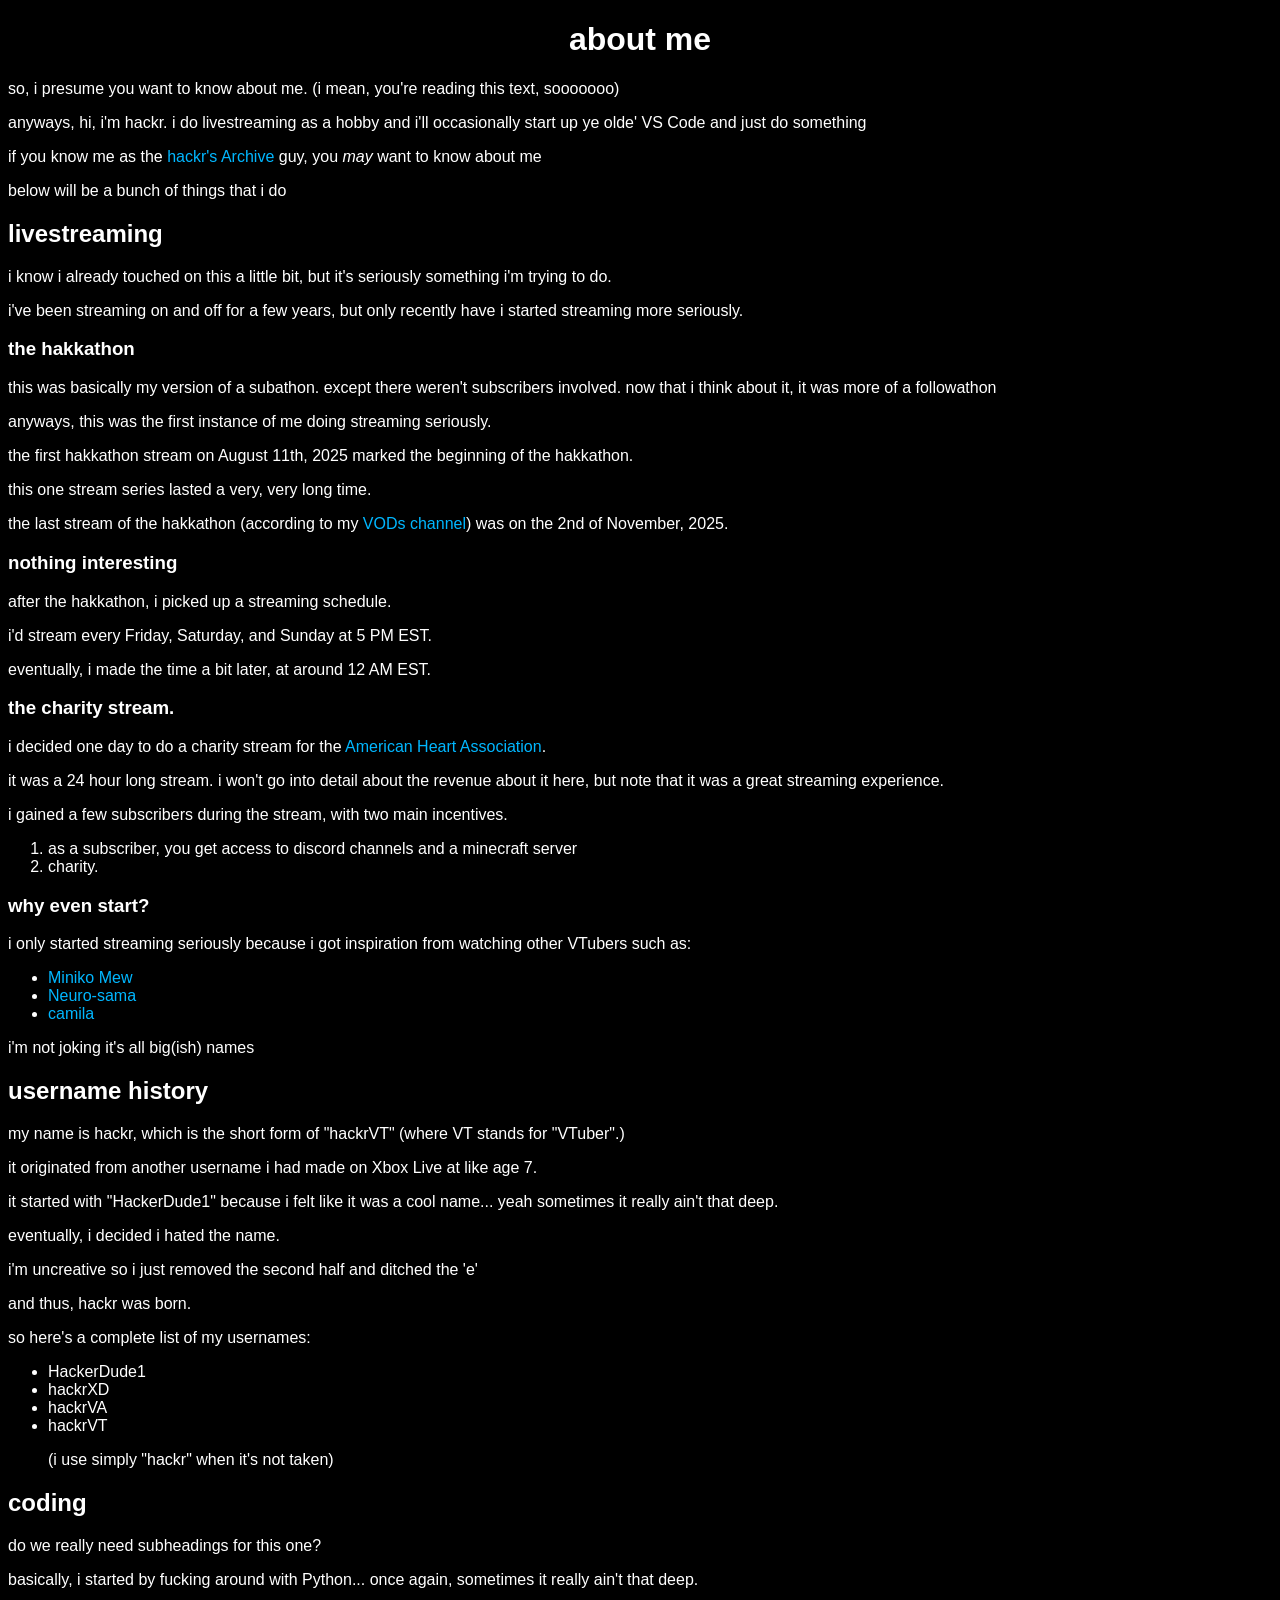
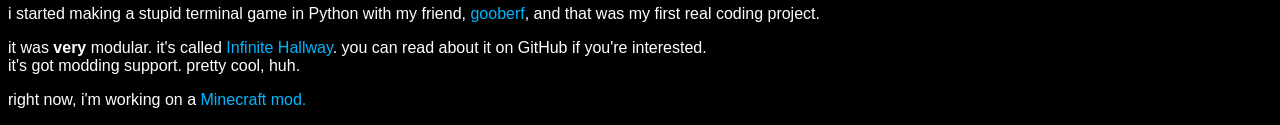
==== about/index.html @ a379ac55 "about" ====
<!DOCTYPE html>
<html lang="en">
<head>
    <meta charset="UTF-8">
    <meta name="viewport" content="width=device-width, initial-scale=1.0">
    <title>about | hackrVT</title>
    <link rel="stylesheet" href="/main.css">
</head>
<body>
    <h1>about me</h1>
    <p>so, i presume you want to know about me. (i mean, you're reading this text, sooooooo)</p>
    <p>anyways, hi, i'm hackr. i do livestreaming as a hobby and i'll occasionally start up ye olde' VS Code and just do something</p>
    <p>if you know me as the <a href="https://hackrsarchive.com">hackr's Archive</a> guy, you <i>may</i> want to know about me</p>
    <p>below will be a bunch of things that i do</p>
    <h2>livestreaming</h2>
    <p>i know i already touched on this a little bit, but it's seriously something i'm trying to do.</p>
    <p>i've been streaming on and off for a few years, but only recently have i started streaming more seriously.</p>
    <h3>the hakkathon</h3>
    <p>this was basically my version of a subathon. except there weren't subscribers involved. now that i think about it, it was more of a followathon</p>
    <p>anyways, this was the first instance of me doing streaming seriously.</p>
    <p>the first hakkathon stream on August 11th, 2025 marked the beginning of the hakkathon.</p>
    <p>this one stream series lasted a very, very long time.</p>
    <p>the last stream of the hakkathon (according to my <a href="https://www.youtube.com/@hackrvods">VODs channel</a>) was on the 2nd of November, 2025.</p>
    <h3>nothing interesting</h3>
    <p>after the hakkathon, i picked up a streaming schedule.</p>
    <p>i'd stream every Friday, Saturday, and Sunday at 5 PM EST.</p>
    <p>eventually, i made the time a bit later, at around 12 AM EST.</p>
    <h3>the charity stream.</h3>
    <p>i decided one day to do a charity stream for the <a href="https://heart.org">American Heart Association</a>.</p>
    <p>it was a 24 hour long stream. i won't go into detail about the revenue about it here, but note that it was a great streaming experience.</p>
    <p>i gained a few subscribers during the stream, with two main incentives.</p>
    <ol>
        <li>as a subscriber, you get access to discord channels and a minecraft server</li>
        <li>charity.</li>
    </ol>
    <h3>why even start?</h3>
    <p>i only started streaming seriously because i got inspiration from watching other VTubers such as:</p>
    <ul>
        <li><a href="https://twitch.tv/minikomew">Miniko Mew</a></li>
        <li><a href="https://twitch.tv/vedal987">Neuro-sama</a></li>
        <li><a href="https://twitch.tv/camila">camila</a></li>
    </ul>
    <p class="subtext">i'm not joking it's all big(ish) names</p>
    <h2>username history</h2>
    <p>my name is hackr, which is the short form of "hackrVT" (where VT stands for "VTuber".)</p>
    <p>it originated from another username i had made on Xbox Live at like age 7.</p>
    <p>it started with "HackerDude1" because i felt like it was a cool name... yeah sometimes it really ain't that deep.</p>
    <p>eventually, i decided i hated the name.</p>
    <p>i'm uncreative so i just removed the second half and ditched the 'e'</p>
    <p>and thus, hackr was born.</p>
    <p>so here's a complete list of my usernames:</p>
    <ul>
        <li>HackerDude1</li>
        <li>hackrXD</li>
        <li>hackrVA</li>
        <li>hackrVT <br> <p class="subtext">(i use simply "hackr" when it's not taken)</p></li>
    </ul>
    <h2>coding</h2>
    <p class="subtext">do we really need subheadings for this one?</p>
    <p>basically, i started by fucking around with Python... once again, sometimes it really ain't that deep.</p>
    <p>i started making a stupid terminal game in Python with my friend, <a href="https://gooverf.win">gooberf</a>, and that was my first real coding project.</p>
    <p>it was <strong>very</strong> modular. it's called <a href="https://github.com/gooberf/InfiniteHallway">Infinite Hallway</a>. you can read about it on GitHub if you're interested.<br>it's got modding support. pretty cool, huh.</p>
    <p>right now, i'm working on a <a href="https://modrinth.com/mod/stuffed">Minecraft mod.</a></p>
</body>
</html>
---- main.css ----
body {
    font-family: 'Google Sans Flex', sans-serif;
    background-color: #000000;
    color: #ffffff;
}

a {
    color: rgb(0, 183, 255);
    text-decoration: none;
}

a:hover {
    text-decoration: underline;
}

h1 {
    text-align: center;
}
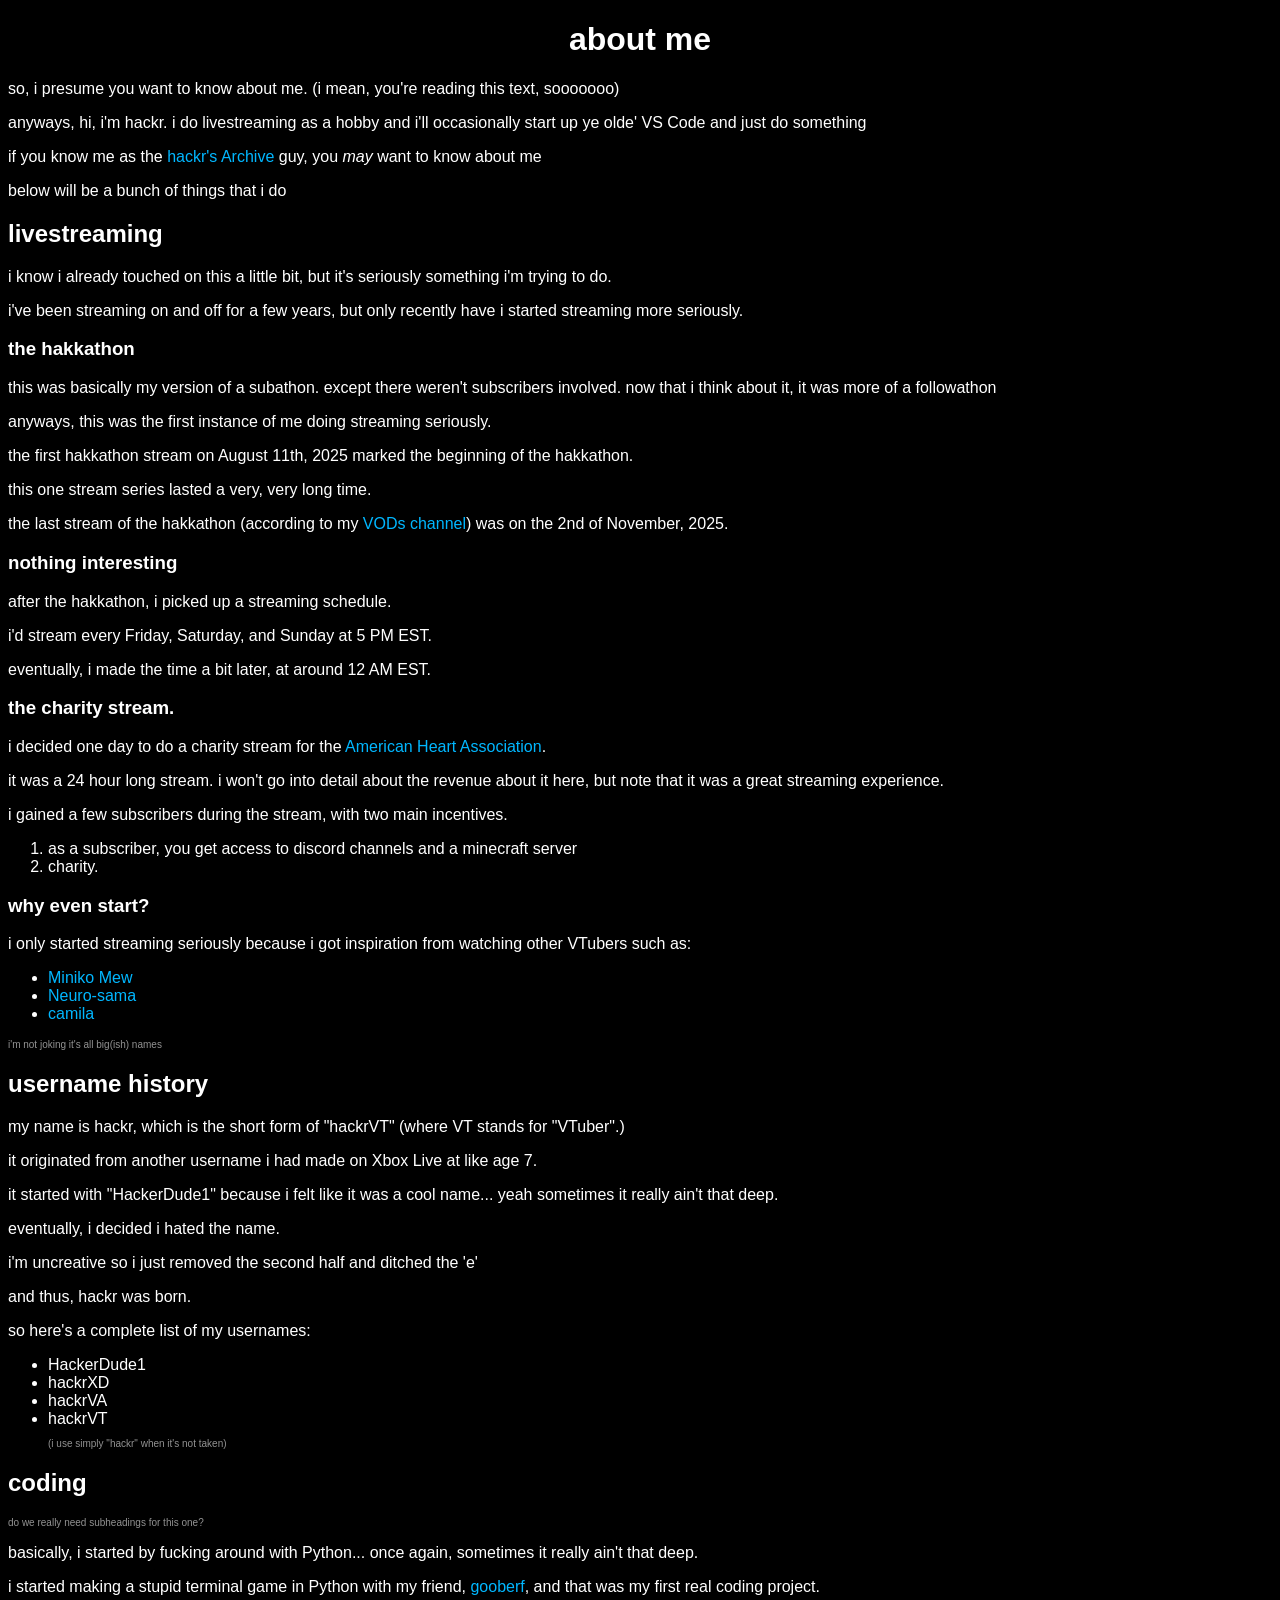
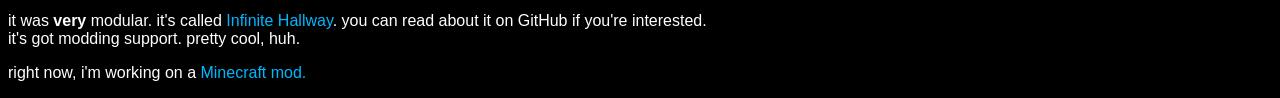
==== commit eae033e3: "i cast discord" ====
--- a/about/index.html
+++ b/about/index.html
@@ -5,6 +5,9 @@
     <meta name="viewport" content="width=device-width, initial-scale=1.0">
     <title>about | hackrVT</title>
     <link rel="stylesheet" href="/main.css">
+    <link rel="preconnect" href="https://fonts.googleapis.com">
+    <link rel="preconnect" href="https://fonts.gstatic.com" crossorigin>
+    <link href="https://fonts.googleapis.com/css2?family=Datatype:wght@100..900&family=Google+Sans+Code:ital,wght,MONO@0,300..800,1;1,300..800,1&family=Google+Sans+Flex:opsz,wght@6..144,1..1000&family=Google+Sans:ital,opsz,wght@0,17..18,400..700;1,17..18,400..700&family=Montserrat:ital,wght@0,100..900;1,100..900&family=Open+Sans:ital,wght@0,300..800;1,300..800&family=Raleway:ital,wght@0,100..900;1,100..900&family=Roboto:ital,wght@0,100..900;1,100..900&display=swap" rel="stylesheet">
 </head>
 <body>
     <h1>about me</h1>
--- a/main.css
+++ b/main.css
@@ -15,4 +15,19 @@
 
 h1 {
     text-align: center;
+}
+
+.subtext {
+    text-align: left;
+    font-size: 10px;
+    color: #929292;
+}
+
+.button-container {
+    display: flex;
+    flex-wrap: wrap;
+    align-items: center;
+    justify-content: center;
+    gap: 8px;
+    margin-top: 20px;
 }
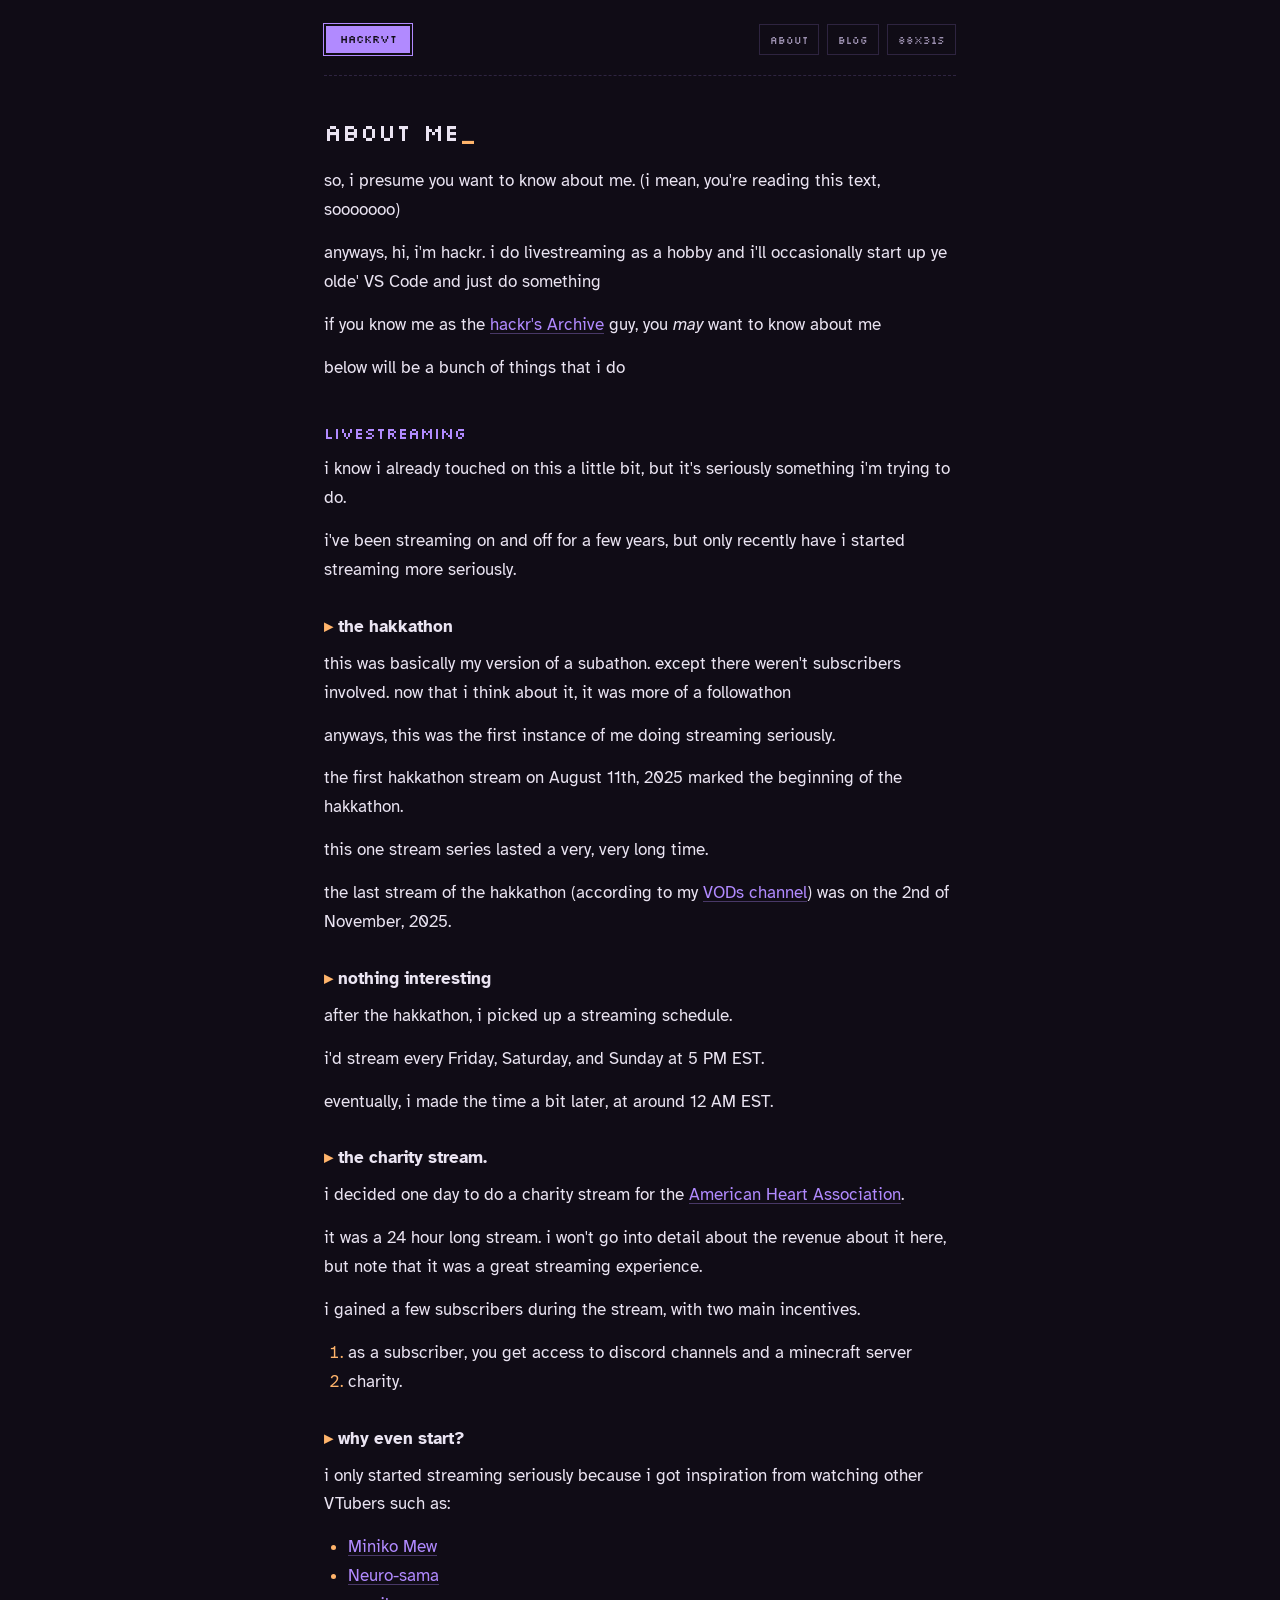
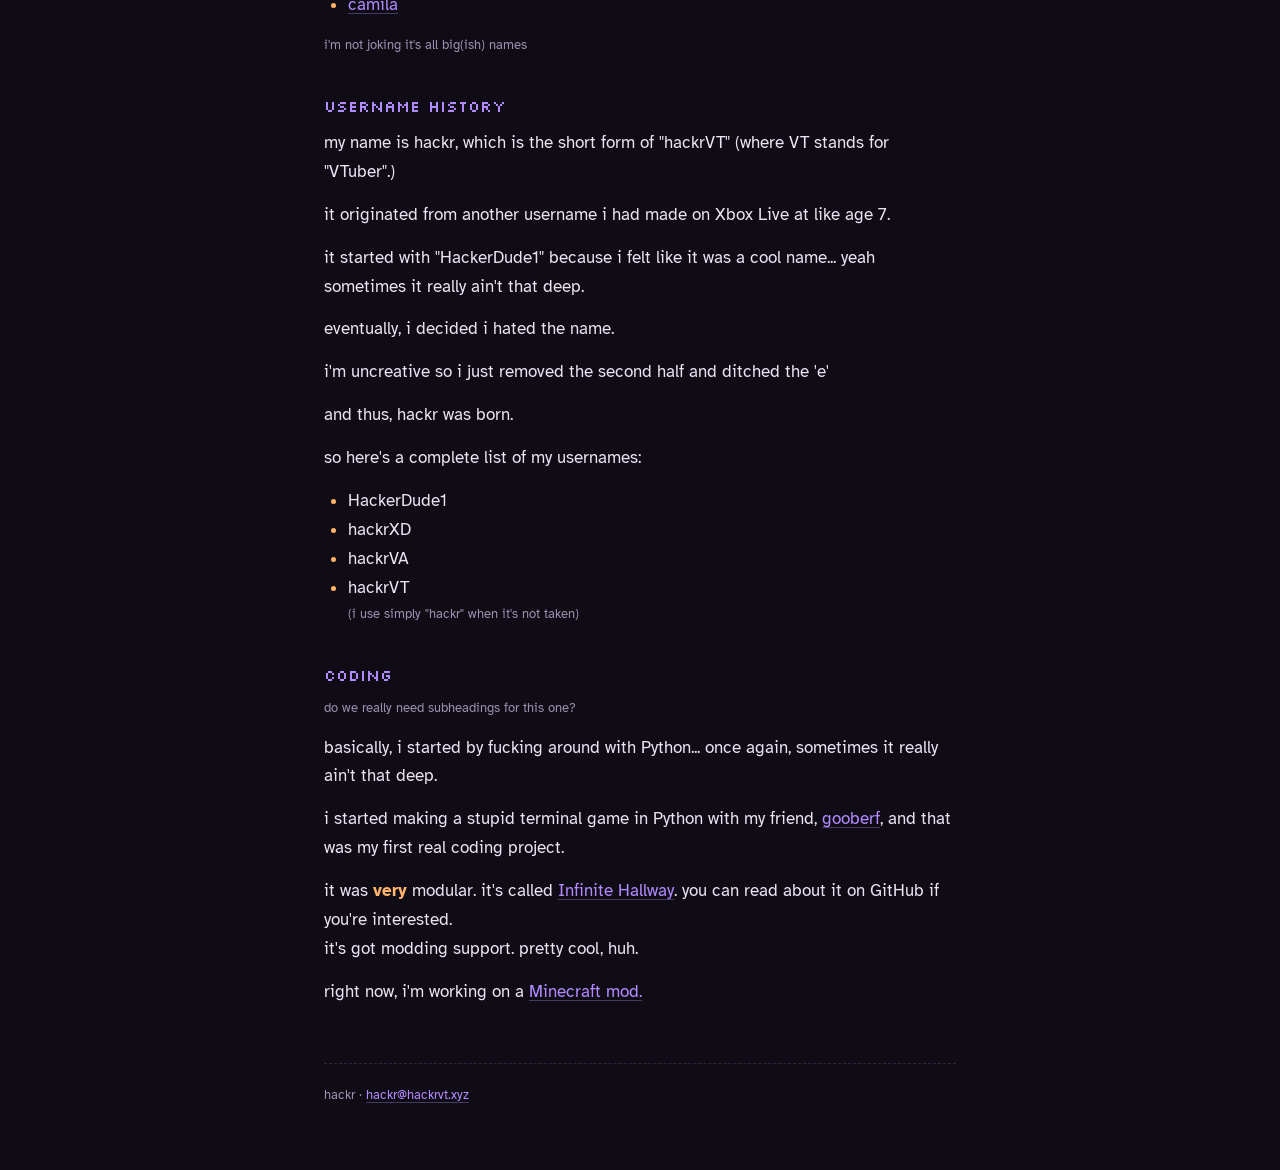
==== commit 84881658: "site redesign: late-night purple, pixel type, 88x31 badge header Co-Authored-By: Claude Fable 5 <nor" ====
--- a/about/index.html
+++ b/about/index.html
@@ -7,9 +7,17 @@
     <link rel="stylesheet" href="/main.css">
     <link rel="preconnect" href="https://fonts.googleapis.com">
     <link rel="preconnect" href="https://fonts.gstatic.com" crossorigin>
-    <link href="https://fonts.googleapis.com/css2?family=Datatype:wght@100..900&family=Google+Sans+Code:ital,wght,MONO@0,300..800,1;1,300..800,1&family=Google+Sans+Flex:opsz,wght@6..144,1..1000&family=Google+Sans:ital,opsz,wght@0,17..18,400..700;1,17..18,400..700&family=Montserrat:ital,wght@0,100..900;1,100..900&family=Open+Sans:ital,wght@0,300..800;1,300..800&family=Raleway:ital,wght@0,100..900;1,100..900&family=Roboto:ital,wght@0,100..900;1,100..900&display=swap" rel="stylesheet">
+    <link href="https://fonts.googleapis.com/css2?family=Atkinson+Hyperlegible:ital,wght@0,400;0,700;1,400;1,700&family=Silkscreen:wght@400;700&display=swap" rel="stylesheet">
 </head>
 <body>
+    <header class="site-header">
+        <a class="site-badge" href="/">hackrVT</a>
+        <nav class="site-nav">
+            <a href="/about">about</a>
+            <a href="/blog">blog</a>
+            <a href="/elsewhere">88x31s</a>
+        </nav>
+    </header>
     <h1>about me</h1>
     <p>so, i presume you want to know about me. (i mean, you're reading this text, sooooooo)</p>
     <p>anyways, hi, i'm hackr. i do livestreaming as a hobby and i'll occasionally start up ye olde' VS Code and just do something</p>
@@ -44,7 +52,7 @@
         <li><a href="https://twitch.tv/camila">camila</a></li>
     </ul>
     <p class="subtext">i'm not joking it's all big(ish) names</p>
-    <h2>username history</h2>
+    <h2 id="usernames">username history</h2>
     <p>my name is hackr, which is the short form of "hackrVT" (where VT stands for "VTuber".)</p>
     <p>it originated from another username i had made on Xbox Live at like age 7.</p>
     <p>it started with "HackerDude1" because i felt like it was a cool name... yeah sometimes it really ain't that deep.</p>
@@ -64,5 +72,8 @@
     <p>i started making a stupid terminal game in Python with my friend, <a href="https://gooverf.win">gooberf</a>, and that was my first real coding project.</p>
     <p>it was <strong>very</strong> modular. it's called <a href="https://github.com/gooberf/InfiniteHallway">Infinite Hallway</a>. you can read about it on GitHub if you're interested.<br>it's got modding support. pretty cool, huh.</p>
     <p>right now, i'm working on a <a href="https://modrinth.com/mod/stuffed">Minecraft mod.</a></p>
+    <footer class="site-footer">
+        <p>hackr · <a href="mailto:hackr@hackrvt.xyz">hackr@hackrvt.xyz</a></p>
+    </footer>
 </body>
 </html>
--- a/main.css
+++ b/main.css
@@ -1,33 +1,236 @@
+/* hackrvt.xyz — late-night desktop
+   palette: purple-cast dark, violet + peach accents
+   type: Silkscreen (display, sparingly) / Atkinson Hyperlegible (body) */
+
+:root {
+    --bg: #100c16;
+    --panel: #1a1424;
+    --border: #2e2440;
+    --text: #eae4f2;
+    --muted: #9c90b0;
+    --violet: #b18aff;
+    --peach: #ffb46b;
+}
+
+* {
+    box-sizing: border-box;
+}
+
+html {
+    background-color: var(--bg);
+}
+
 body {
-    font-family: 'Google Sans Flex', sans-serif;
-    background-color: #000000;
-    color: #ffffff;
+    font-family: 'Atkinson Hyperlegible', sans-serif;
+    background-color: var(--bg);
+    color: var(--text);
+    max-width: 42rem;
+    margin: 0 auto;
+    padding: 1.5rem 1.25rem 4rem;
+    line-height: 1.7;
+    font-size: 1.0625rem;
+}
+
+::selection {
+    background: var(--violet);
+    color: var(--bg);
+}
+
+/* ---- header: the site is its own 88x31 button ---- */
+
+.site-header {
+    display: flex;
+    flex-wrap: wrap;
+    align-items: center;
+    justify-content: space-between;
+    gap: 0.75rem;
+    padding-bottom: 1.25rem;
+    margin-bottom: 2.5rem;
+    border-bottom: 1px dashed var(--border);
+}
+
+.site-badge {
+    display: inline-flex;
+    align-items: center;
+    justify-content: center;
+    width: 88px;
+    height: 31px;
+    flex: none;
+    font-family: 'Silkscreen', monospace;
+    font-size: 11px;
+    letter-spacing: 0;
+    color: var(--bg);
+    background: var(--violet);
+    box-shadow: inset 0 0 0 2px var(--bg), 0 0 0 1px var(--violet);
+    text-decoration: none;
+}
+
+.site-badge:hover,
+.site-badge:focus-visible {
+    background: var(--peach);
+    box-shadow: inset 0 0 0 2px var(--bg), 0 0 0 1px var(--peach);
+    text-decoration: none;
+}
+
+.site-nav {
+    display: flex;
+    flex-wrap: wrap;
+    gap: 0.5rem;
+}
+
+.site-nav a {
+    font-family: 'Silkscreen', monospace;
+    font-size: 10px;
+    padding: 7px 10px 5px;
+    border: 1px solid var(--border);
+    color: var(--muted);
+    text-decoration: none;
+}
+
+.site-nav a:hover,
+.site-nav a:focus-visible {
+    color: var(--bg);
+    background: var(--violet);
+    border-color: var(--violet);
+    text-decoration: none;
+}
+
+/* ---- type ---- */
+
+h1, h2 {
+    font-family: 'Silkscreen', monospace;
+    font-weight: 400;
+    line-height: 1.3;
+}
+
+h1 {
+    font-size: 1.5rem;
+    margin: 0 0 1.25rem;
+}
+
+h1::after {
+    content: "_";
+    color: var(--peach);
+    animation: blink 1.2s steps(1) infinite;
+}
+
+@keyframes blink {
+    50% { opacity: 0; }
+}
+
+h2 {
+    font-size: 1rem;
+    color: var(--violet);
+    margin: 2.5rem 0 0.75rem;
+}
+
+h3 {
+    font-size: 1.0625rem;
+    margin: 1.75rem 0 0.5rem;
+}
+
+h3::before {
+    content: "▸ ";
+    color: var(--peach);
+}
+
+p {
+    margin: 0 0 0.875rem;
+}
+
+strong {
+    color: var(--peach);
 }
 
 a {
-    color: rgb(0, 183, 255);
-    text-decoration: none;
+    color: var(--violet);
+    text-decoration: underline;
+    text-decoration-color: rgba(177, 138, 255, 0.35);
+    text-underline-offset: 3px;
 }
 
 a:hover {
-    text-decoration: underline;
-}
-
-h1 {
-    text-align: center;
+    text-decoration-color: var(--violet);
+}
+
+:focus-visible {
+    outline: 2px solid var(--peach);
+    outline-offset: 2px;
+}
+
+ul, ol {
+    margin: 0 0 0.875rem;
+    padding-left: 1.5rem;
+}
+
+li::marker {
+    color: var(--peach);
 }
 
 .subtext {
     text-align: left;
-    font-size: 10px;
-    color: #929292;
-}
+    font-size: 0.8125rem;
+    color: var(--muted);
+}
+
+/* ---- 88x31 button wall (/elsewhere) ---- */
 
 .button-container {
     display: flex;
     flex-wrap: wrap;
     align-items: center;
-    justify-content: center;
-    gap: 8px;
-    margin-top: 20px;
-}+    gap: 10px;
+    margin-top: 1.5rem;
+    padding: 1.25rem;
+    border: 1px dashed var(--border);
+    background: var(--panel);
+}
+
+.button-container img {
+    display: block;
+    width: 88px;
+    height: 31px;
+    image-rendering: pixelated;
+}
+
+.button-container a {
+    display: block;
+    line-height: 0;
+}
+
+.button-container a:hover img,
+.button-container a:focus-visible img {
+    outline: 1px solid var(--violet);
+    outline-offset: 2px;
+}
+
+/* ---- footer ---- */
+
+.site-footer {
+    margin-top: 3.5rem;
+    padding-top: 1.25rem;
+    border-top: 1px dashed var(--border);
+    font-size: 0.8125rem;
+    color: var(--muted);
+}
+
+.site-footer p {
+    margin: 0;
+}
+
+@media (prefers-reduced-motion: reduce) {
+    h1::after {
+        animation: none;
+    }
+}
+
+@media (max-width: 480px) {
+    body {
+        font-size: 1rem;
+        padding-top: 1rem;
+    }
+
+    h1 {
+        font-size: 1.25rem;
+    }
+}
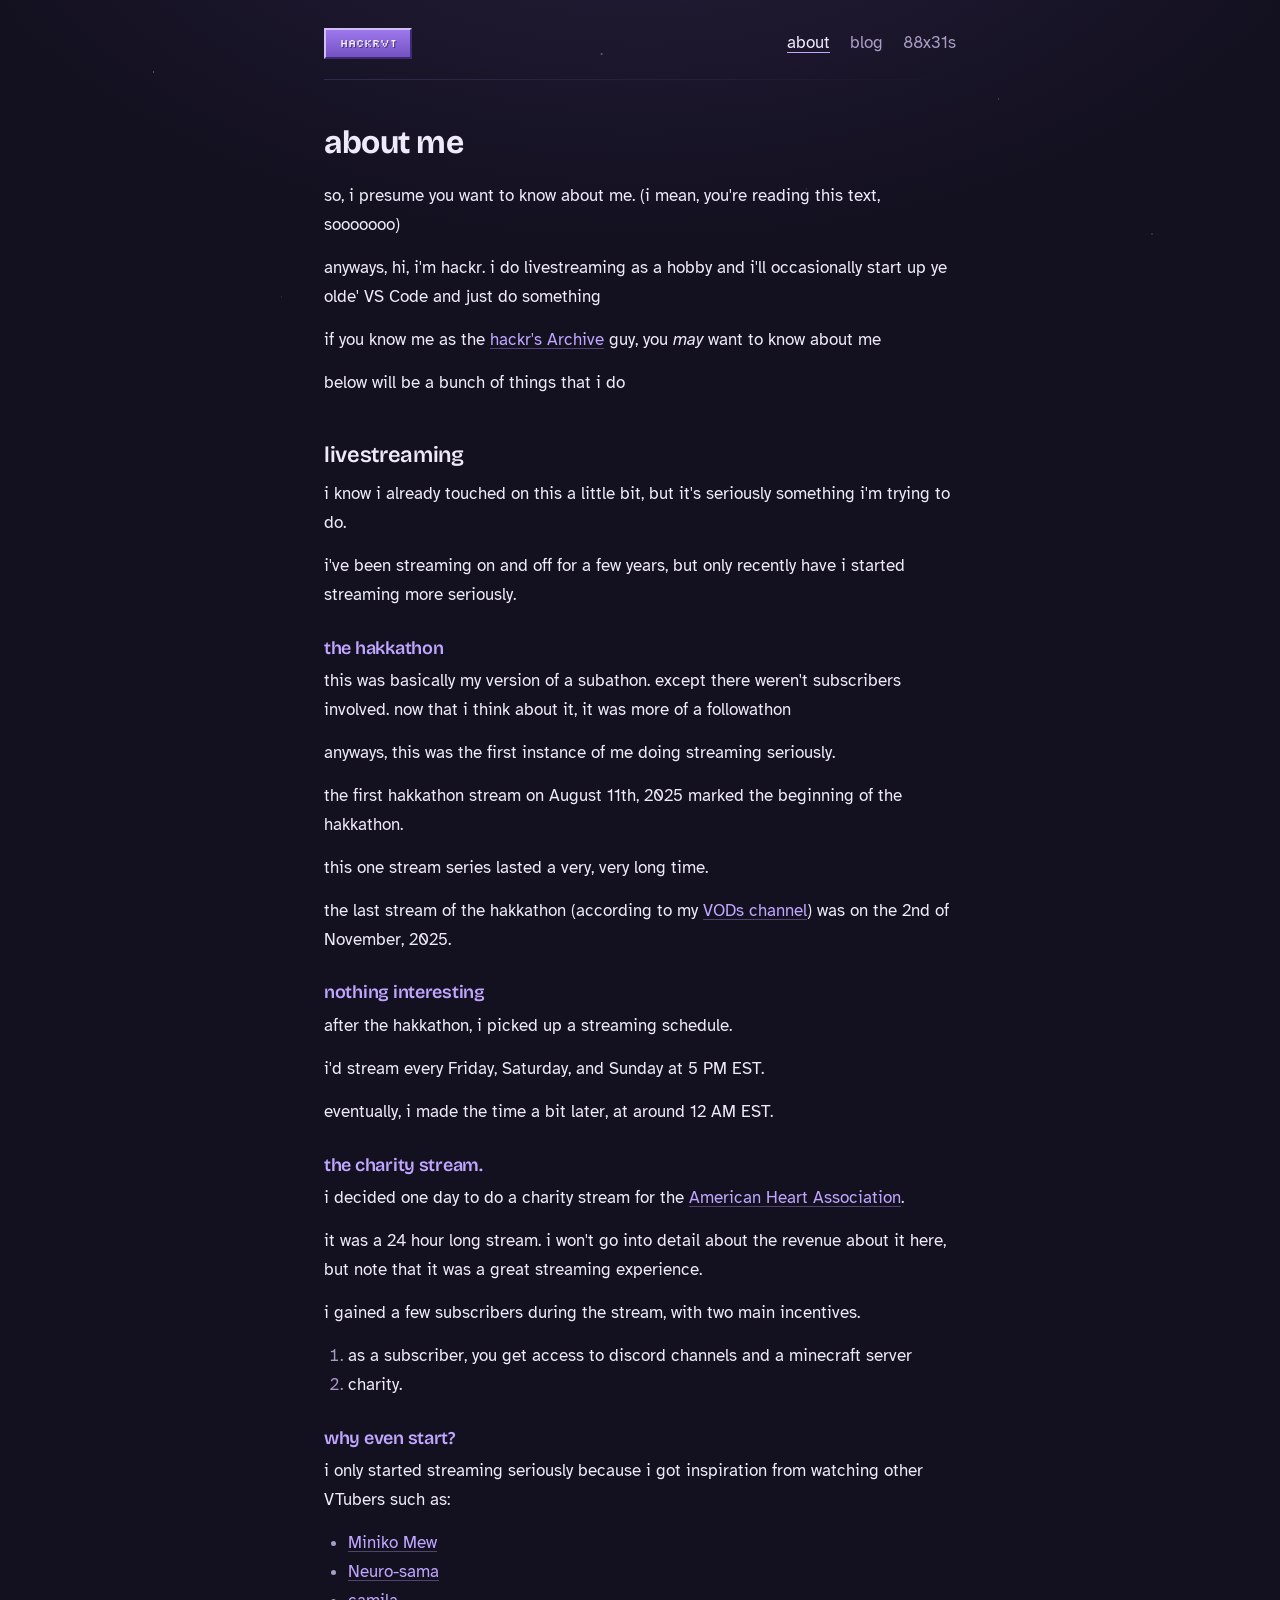
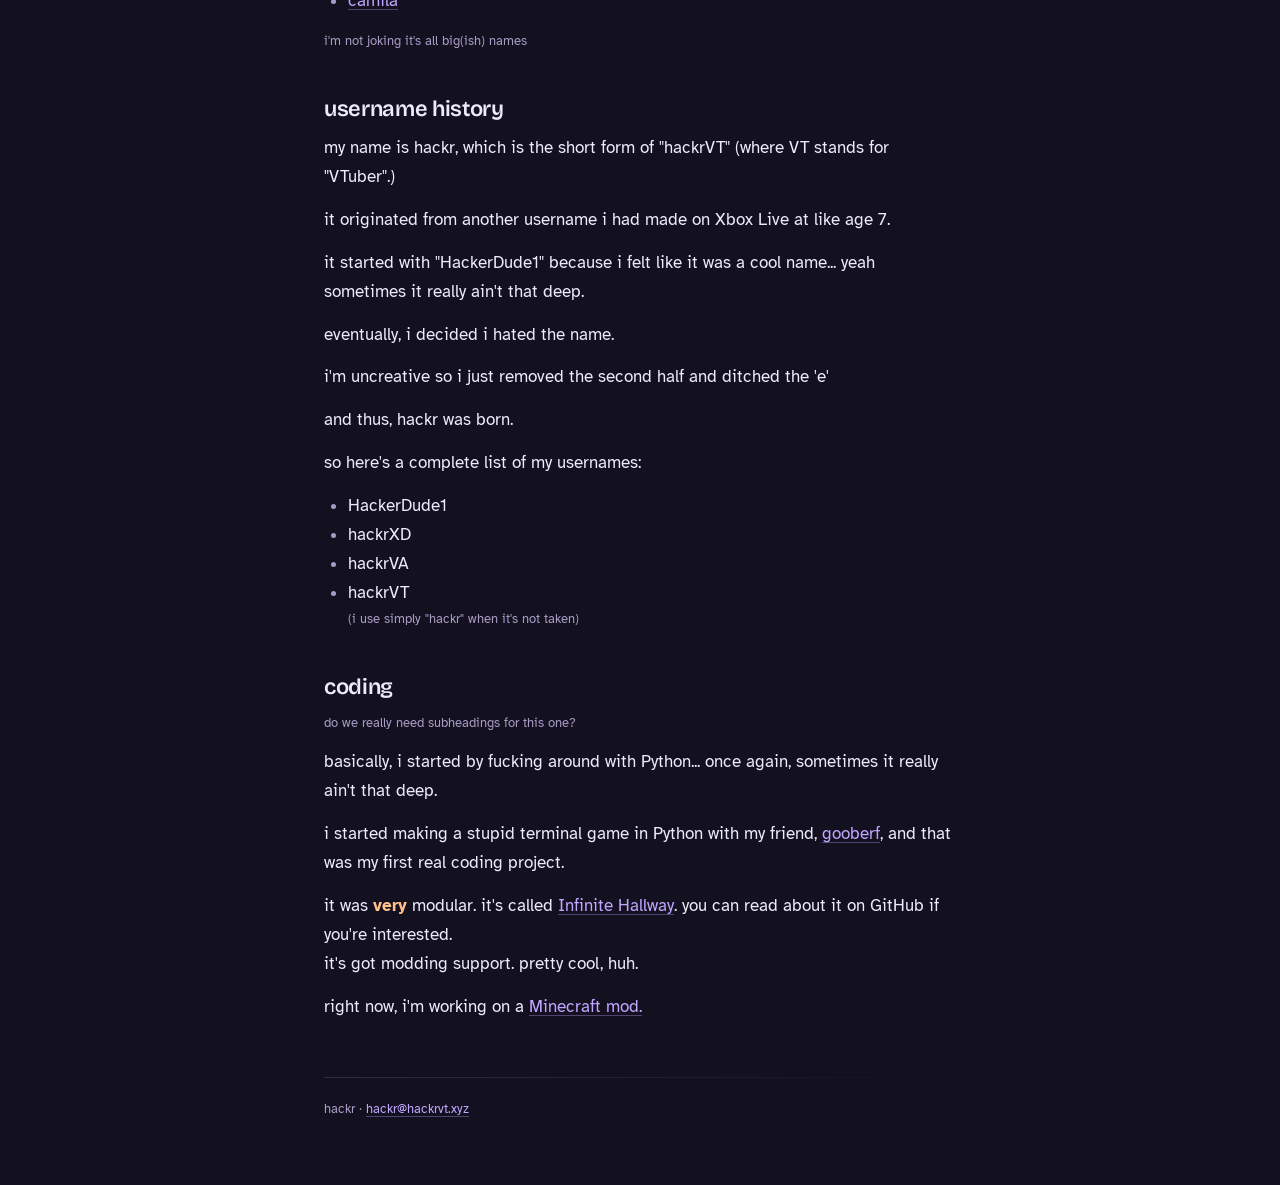
==== commit 57762b03: "fuck" ====
--- a/about/index.html
+++ b/about/index.html
@@ -7,13 +7,13 @@
     <link rel="stylesheet" href="/main.css">
     <link rel="preconnect" href="https://fonts.googleapis.com">
     <link rel="preconnect" href="https://fonts.gstatic.com" crossorigin>
-    <link href="https://fonts.googleapis.com/css2?family=Atkinson+Hyperlegible:ital,wght@0,400;0,700;1,400;1,700&family=Silkscreen:wght@400;700&display=swap" rel="stylesheet">
+    <link href="https://fonts.googleapis.com/css2?family=Atkinson+Hyperlegible:ital,wght@0,400;0,700;1,400;1,700&family=Bricolage+Grotesque:opsz,wght@12..96,400..700&family=Silkscreen&display=swap" rel="stylesheet">
 </head>
 <body>
     <header class="site-header">
         <a class="site-badge" href="/">hackrVT</a>
         <nav class="site-nav">
-            <a href="/about">about</a>
+            <a href="/about" aria-current="page">about</a>
             <a href="/blog">blog</a>
             <a href="/elsewhere">88x31s</a>
         </nav>
--- a/main.css
+++ b/main.css
@@ -1,15 +1,16 @@
-/* hackrvt.xyz — late-night desktop
-   palette: purple-cast dark, violet + peach accents
-   type: Silkscreen (display, sparingly) / Atkinson Hyperlegible (body) */
+/* hackrvt.xyz — late-night purple, done softly
+   palette: deep plum night sky, lavender + peach
+   type: Bricolage Grotesque (headings) / Atkinson Hyperlegible (body)
+         Silkscreen lives only inside the 88x31 badge */
 
 :root {
-    --bg: #100c16;
-    --panel: #1a1424;
-    --border: #2e2440;
-    --text: #eae4f2;
-    --muted: #9c90b0;
-    --violet: #b18aff;
-    --peach: #ffb46b;
+    --bg: #131020;
+    --panel: #1c1730;
+    --border: #322a4a;
+    --text: #efeafa;
+    --muted: #a89cc4;
+    --lavender: #c0a6ff;
+    --peach: #ffc08a;
 }
 
 * {
@@ -17,22 +18,40 @@
 }
 
 html {
-    background-color: var(--bg);
+    min-height: 100%;
+    background:
+        radial-gradient(70rem 42rem at 50% -12rem, rgba(177, 138, 255, 0.13), transparent 65%),
+        var(--bg);
 }
 
 body {
     font-family: 'Atkinson Hyperlegible', sans-serif;
-    background-color: var(--bg);
     color: var(--text);
     max-width: 42rem;
     margin: 0 auto;
-    padding: 1.5rem 1.25rem 4rem;
+    padding: 1.75rem 1.25rem 4rem;
     line-height: 1.7;
     font-size: 1.0625rem;
 }
 
+/* a few faint stars, high in the sky */
+body::before {
+    content: "";
+    position: fixed;
+    inset: 0;
+    pointer-events: none;
+    background-image:
+        radial-gradient(1px 1px at 12% 8%, rgba(255, 255, 255, 0.55), transparent 100%),
+        radial-gradient(1px 1px at 31% 17%, rgba(255, 255, 255, 0.3), transparent 100%),
+        radial-gradient(1.5px 1.5px at 47% 6%, rgba(255, 240, 220, 0.45), transparent 100%),
+        radial-gradient(1px 1px at 63% 21%, rgba(255, 255, 255, 0.25), transparent 100%),
+        radial-gradient(1px 1px at 78% 11%, rgba(255, 255, 255, 0.4), transparent 100%),
+        radial-gradient(1.5px 1.5px at 90% 26%, rgba(192, 166, 255, 0.35), transparent 100%),
+        radial-gradient(1px 1px at 22% 33%, rgba(255, 255, 255, 0.18), transparent 100%);
+}
+
 ::selection {
-    background: var(--violet);
+    background: var(--peach);
     color: var(--bg);
 }
 
@@ -43,10 +62,11 @@
     flex-wrap: wrap;
     align-items: center;
     justify-content: space-between;
-    gap: 0.75rem;
+    gap: 0.75rem 1rem;
     padding-bottom: 1.25rem;
-    margin-bottom: 2.5rem;
-    border-bottom: 1px dashed var(--border);
+    margin-bottom: 2.75rem;
+    border-bottom: 1px solid;
+    border-image: linear-gradient(to right, var(--border), rgba(50, 42, 74, 0)) 1;
 }
 
 .site-badge {
@@ -58,80 +78,75 @@
     flex: none;
     font-family: 'Silkscreen', monospace;
     font-size: 11px;
-    letter-spacing: 0;
-    color: var(--bg);
-    background: var(--violet);
-    box-shadow: inset 0 0 0 2px var(--bg), 0 0 0 1px var(--violet);
+    color: #f7f2ff;
+    text-shadow: 1px 1px 0 rgba(20, 10, 45, 0.55);
+    background: linear-gradient(180deg, #9d78ec 0%, #7452c4 100%);
+    border: 2px solid;
+    border-color: #d3bdff #3c2b6e #3c2b6e #d3bdff;
     text-decoration: none;
 }
 
 .site-badge:hover,
 .site-badge:focus-visible {
-    background: var(--peach);
-    box-shadow: inset 0 0 0 2px var(--bg), 0 0 0 1px var(--peach);
-    text-decoration: none;
+    background: linear-gradient(180deg, #ab8bf2 0%, #7f5cd2 100%);
+}
+
+.site-badge:active {
+    border-color: #3c2b6e #d3bdff #d3bdff #3c2b6e;
+    background: linear-gradient(180deg, #7452c4 0%, #9d78ec 100%);
+    transform: translate(1px, 1px);
 }
 
 .site-nav {
     display: flex;
     flex-wrap: wrap;
-    gap: 0.5rem;
+    gap: 1.25rem;
 }
 
 .site-nav a {
-    font-family: 'Silkscreen', monospace;
-    font-size: 10px;
-    padding: 7px 10px 5px;
-    border: 1px solid var(--border);
     color: var(--muted);
     text-decoration: none;
+    text-underline-offset: 4px;
 }
 
 .site-nav a:hover,
 .site-nav a:focus-visible {
-    color: var(--bg);
-    background: var(--violet);
-    border-color: var(--violet);
-    text-decoration: none;
+    color: var(--peach);
+    text-decoration: underline;
+    text-decoration-color: var(--peach);
+}
+
+.site-nav a[aria-current="page"] {
+    color: var(--text);
+    text-decoration: underline;
+    text-decoration-color: var(--lavender);
 }
 
 /* ---- type ---- */
 
-h1, h2 {
-    font-family: 'Silkscreen', monospace;
-    font-weight: 400;
-    line-height: 1.3;
+h1, h2, h3 {
+    font-family: 'Bricolage Grotesque', 'Atkinson Hyperlegible', sans-serif;
+    line-height: 1.2;
+    letter-spacing: -0.015em;
 }
 
 h1 {
-    font-size: 1.5rem;
+    font-size: 2rem;
+    font-weight: 700;
     margin: 0 0 1.25rem;
 }
 
-h1::after {
-    content: "_";
-    color: var(--peach);
-    animation: blink 1.2s steps(1) infinite;
-}
-
-@keyframes blink {
-    50% { opacity: 0; }
-}
-
 h2 {
-    font-size: 1rem;
-    color: var(--violet);
-    margin: 2.5rem 0 0.75rem;
+    font-size: 1.375rem;
+    font-weight: 600;
+    margin: 2.75rem 0 0.75rem;
 }
 
 h3 {
-    font-size: 1.0625rem;
+    font-size: 1.125rem;
+    font-weight: 600;
+    color: var(--lavender);
     margin: 1.75rem 0 0.5rem;
-}
-
-h3::before {
-    content: "▸ ";
-    color: var(--peach);
 }
 
 p {
@@ -143,14 +158,14 @@
 }
 
 a {
-    color: var(--violet);
+    color: var(--lavender);
     text-decoration: underline;
-    text-decoration-color: rgba(177, 138, 255, 0.35);
+    text-decoration-color: rgba(192, 166, 255, 0.35);
     text-underline-offset: 3px;
 }
 
 a:hover {
-    text-decoration-color: var(--violet);
+    text-decoration-color: var(--peach);
 }
 
 :focus-visible {
@@ -164,7 +179,7 @@
 }
 
 li::marker {
-    color: var(--peach);
+    color: var(--muted);
 }
 
 .subtext {
@@ -179,11 +194,13 @@
     display: flex;
     flex-wrap: wrap;
     align-items: center;
-    gap: 10px;
+    gap: 12px;
     margin-top: 1.5rem;
-    padding: 1.25rem;
-    border: 1px dashed var(--border);
-    background: var(--panel);
+    padding: 1.5rem;
+    border: 1px solid var(--border);
+    border-radius: 10px;
+    background: linear-gradient(180deg, #201a36 0%, var(--panel) 100%);
+    box-shadow: 0 10px 30px rgba(0, 0, 0, 0.28), inset 0 1px 0 rgba(255, 255, 255, 0.04);
 }
 
 .button-container img {
@@ -196,11 +213,17 @@
 .button-container a {
     display: block;
     line-height: 0;
+    transition: transform 120ms ease;
+}
+
+.button-container a:hover,
+.button-container a:focus-visible {
+    transform: translateY(-2px);
 }
 
 .button-container a:hover img,
 .button-container a:focus-visible img {
-    outline: 1px solid var(--violet);
+    outline: 1px solid var(--lavender);
     outline-offset: 2px;
 }
 
@@ -209,7 +232,8 @@
 .site-footer {
     margin-top: 3.5rem;
     padding-top: 1.25rem;
-    border-top: 1px dashed var(--border);
+    border-top: 1px solid;
+    border-image: linear-gradient(to right, var(--border), rgba(50, 42, 74, 0)) 1;
     font-size: 0.8125rem;
     color: var(--muted);
 }
@@ -219,18 +243,22 @@
 }
 
 @media (prefers-reduced-motion: reduce) {
-    h1::after {
-        animation: none;
+    .button-container a {
+        transition: none;
     }
 }
 
 @media (max-width: 480px) {
     body {
         font-size: 1rem;
-        padding-top: 1rem;
+        padding-top: 1.25rem;
     }
 
     h1 {
+        font-size: 1.625rem;
+    }
+
+    h2 {
         font-size: 1.25rem;
     }
 }
